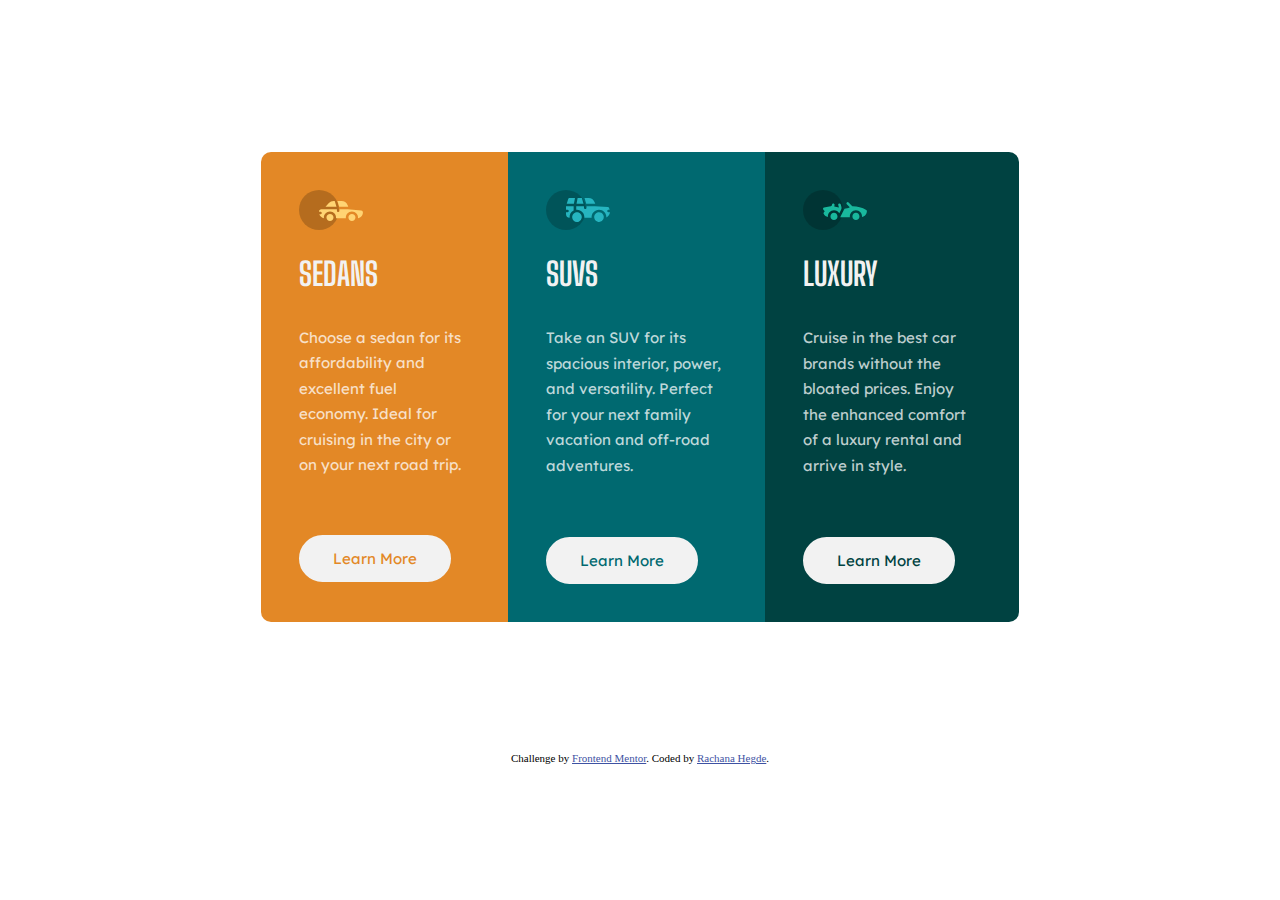
==== index.html @ c2fc502c "Add files via upload" ====
<!DOCTYPE html>
<html lang="en">
<head>
  <meta charset="UTF-8">
  <meta name="viewport" content="width=device-width, initial-scale=1.0"> <!-- displays site properly based on user's device -->

  <link rel="icon" type="image/png" sizes="32x32" href="./images/favicon-32x32.png">
  <link rel="stylesheet" href="css/main.css">
  <link href="https://fonts.googleapis.com/css2?family=Big+Shoulders+Display:wght@700&family=Lexend+Deca&display=swap" rel="stylesheet">
  <title>Frontend Mentor | 3-column preview card component</title>
</head>
<body>
  <div class="cards"> 
    <div class="sedan">
      <img src="images/icon-sedans.svg" alt="Sedan Image">
      <h1> SEDANS </h1>
      <p> Choose a sedan for its affordability and excellent fuel economy. Ideal for cruising in the city or on your next road trip.</p>
      <button> Learn More </button>
    </div>
    
    <div class="suv">
      <img src="images/icon-suvs.svg" alt="SUV Image">
      <h1> SUVS </h1>
      <p> Take an SUV for its spacious interior, power, and versatility. Perfect for your next family vacation and off-road adventures. </p>
      <button> Learn More </button>
    </div>

    <div class="luxury"> 
      <img src="images/icon-luxury.svg" alt="Luxury Car Image">
      <h1> LUXURY </h1>
      <p> Cruise in the best car brands without the bloated prices. Enjoy the enhanced comfort of a luxury rental and arrive in style.</p>
      <button> Learn More </button>
    </div>
  </div>

  <div class="attribution">
    Challenge by <a href="https://www.frontendmentor.io?ref=challenge" target="_blank">Frontend Mentor</a>. 
    Coded by <a href="http://rachanahegde.squarespace.com/">Rachana Hegde</a>.
  </div>
</body>
</html>
---- css/main.css ----
h1 {
    font-family: 'Big Shoulders Display', cursive; 
    color: hsl(0, 0%, 95%);
}

p {
    font-family: 'Lexend Deca', sans-serif;
    font-size: 15px;
    color: hsla(0, 0%, 100%, 0.75);
    line-height: 170%;
    padding: 5% 20% 20% 0%;
}

button {
    font-family: 'Lexend Deca', sans-serif;
    background-color: hsl(0, 0%, 95%);
    text-align: center;
    text-decoration: none;
    padding: 12px 32px;
    font-size: 15px;
    border: solid 2px hsl(0, 0%, 95%);
    border-radius: 30px;
}

.cards {
    display: flex;
    margin: 12% 20% 0% 20%;
}

.sedan {
    padding: 5% 0% 5% 5%;
    background-color: hsl(31, 77%, 52%);
    border-radius: 10px 0px 0px 10px;
}

.sedan button {
    color: hsl(31, 77%, 52%);
}

.sedan button:hover {
    background-color: hsl(31, 77%, 52%);
    color: hsl(0, 0%, 95%);
}

.suv {
    padding: 5% 0% 5% 5%;
    background-color: hsl(184, 100%, 22%);
}

.suv button {
    color: hsl(184, 100%, 22%);
}

.suv button:hover {
    background-color: hsl(184, 100%, 22%);
    color: hsl(0, 0%, 95%);
}

.luxury {
    padding: 5% 0% 5% 5%;
    background-color: hsl(179, 100%, 13%);
    border-radius: 0px 10px 10px 0px;
}

.luxury button {
    color: hsl(179, 100%, 13%);
}

.luxury button:hover {
    background-color: hsl(179, 100%, 13%);
    color: hsl(0, 0%, 95%);
}

.attribution {
    font-size: 11px; 
    text-align: center; 
    margin: 0 auto;
    position: relative;
    top: 130px;
}
.attribution a {
    color: hsl(228, 45%, 44%); 
}

@media all and (max-width: 1200px) {
    .cards {
        margin: 12% 10% 0% 10%;
    }
    
}

@media all and (max-width: 800px) {
    .cards {
        flex-flow: column wrap;
        margin: 12% 30% 0% 30%;
    }
    p {
        padding: 5% 20% 10% 0%;
    }

    .sedan {
        padding: 20% 0% 10% 15%;
        border-radius: 10px 10px 0px 0px;
    }

    .suv {
        padding: 20% 0% 10% 15%;
    }

    .luxury {
        padding: 20% 0% 10% 15%;
        border-radius: 0px 0px 10px 10px;
    }
}

@media all and (max-width: 450px) {
    .cards {
        flex-flow: column wrap;
        margin: 10% 5% 10% 5%;
    }
}
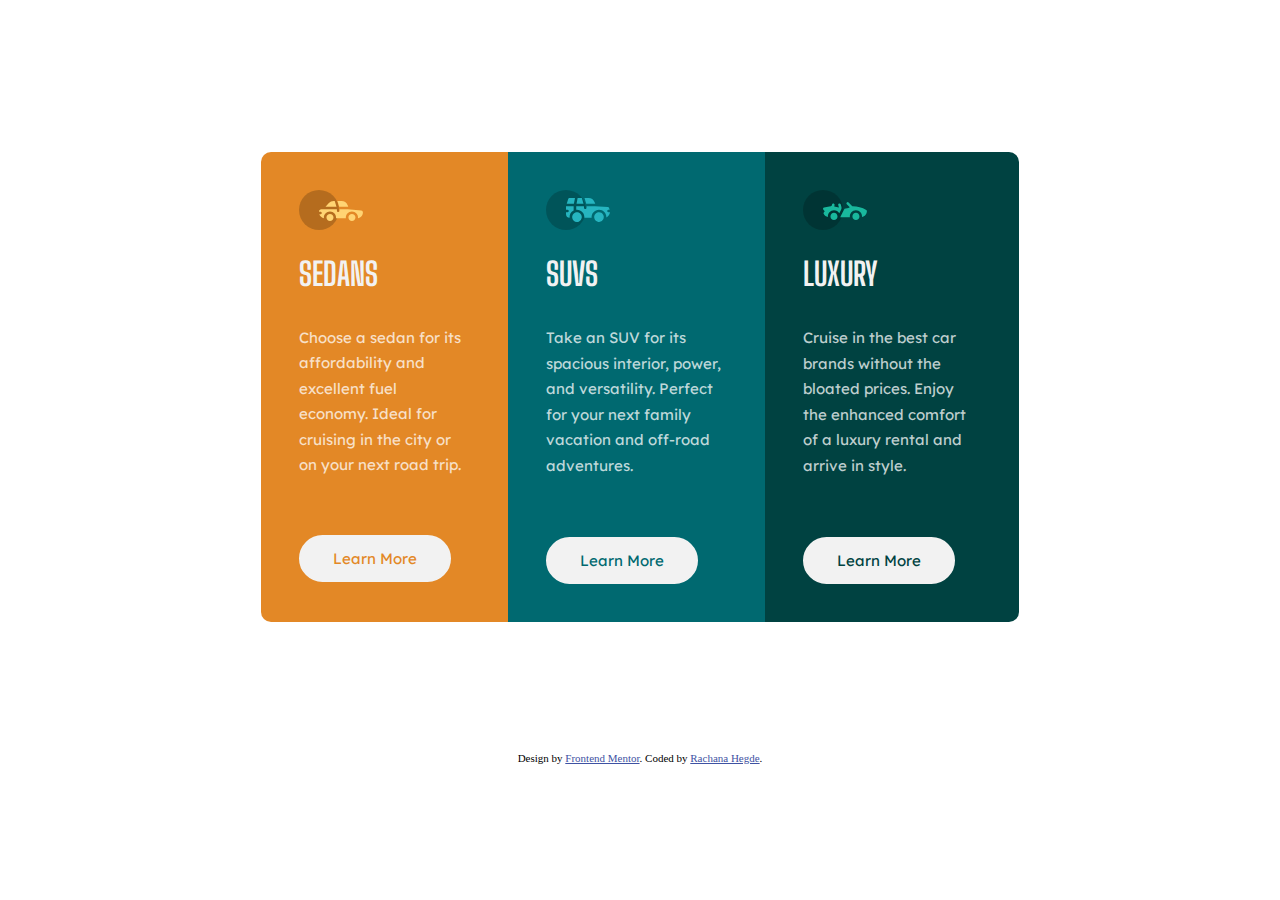
==== commit f41baa07: "Add files via upload" ====
--- a/index.html
+++ b/index.html
@@ -7,7 +7,7 @@
   <link rel="icon" type="image/png" sizes="32x32" href="./images/favicon-32x32.png">
   <link rel="stylesheet" href="css/main.css">
   <link href="https://fonts.googleapis.com/css2?family=Big+Shoulders+Display:wght@700&family=Lexend+Deca&display=swap" rel="stylesheet">
-  <title>Frontend Mentor | 3-column preview card component</title>
+  <title>3-column preview card component</title>
 </head>
 <body>
   <div class="cards"> 
@@ -34,7 +34,7 @@
   </div>
 
   <div class="attribution">
-    Challenge by <a href="https://www.frontendmentor.io?ref=challenge" target="_blank">Frontend Mentor</a>. 
+    Design by <a href="https://www.frontendmentor.io?ref=challenge" target="_blank">Frontend Mentor</a>. 
     Coded by <a href="http://rachanahegde.squarespace.com/">Rachana Hegde</a>.
   </div>
 </body>
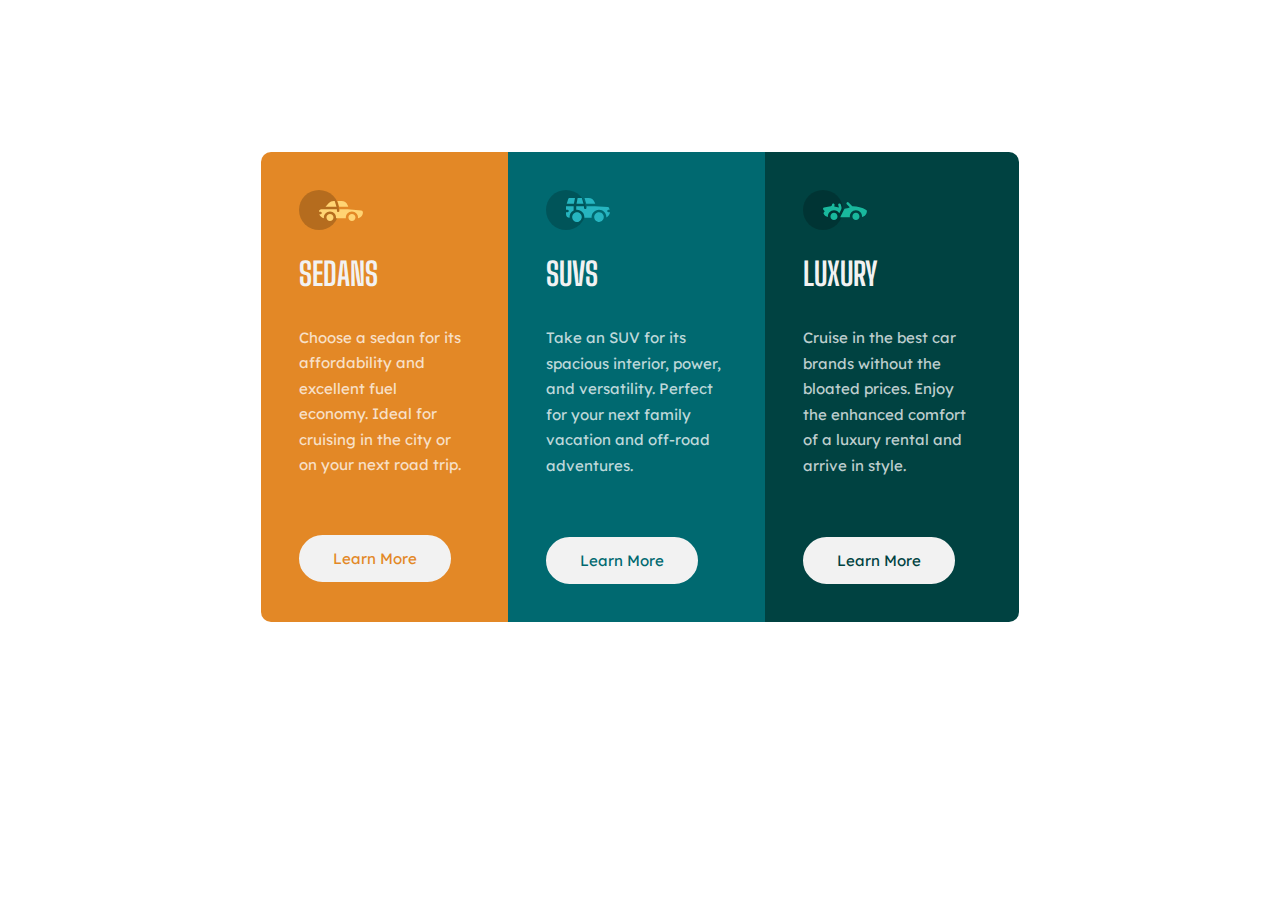
==== commit 3d1ea231: "Add files via upload" ====
--- a/index.html
+++ b/index.html
@@ -1,41 +1,38 @@
 <!DOCTYPE html>
 <html lang="en">
-<head>
-  <meta charset="UTF-8">
-  <meta name="viewport" content="width=device-width, initial-scale=1.0"> <!-- displays site properly based on user's device -->
+  <head>
+    <meta charset="UTF-8">
+    <meta name="viewport" content="width=device-width, initial-scale=1.0"> <!-- displays site properly based on user's device -->
 
-  <link rel="icon" type="image/png" sizes="32x32" href="./images/favicon-32x32.png">
-  <link rel="stylesheet" href="css/main.css">
-  <link href="https://fonts.googleapis.com/css2?family=Big+Shoulders+Display:wght@700&family=Lexend+Deca&display=swap" rel="stylesheet">
-  <title>3-column preview card component</title>
-</head>
-<body>
-  <div class="cards"> 
-    <div class="sedan">
-      <img src="images/icon-sedans.svg" alt="Sedan Image">
-      <h1> SEDANS </h1>
-      <p> Choose a sedan for its affordability and excellent fuel economy. Ideal for cruising in the city or on your next road trip.</p>
-      <button> Learn More </button>
+    <link rel="icon" type="image/png" sizes="32x32" href="./images/favicon-32x32.png">
+    <link rel="stylesheet" href="css/main.css">
+    <link href="https://fonts.googleapis.com/css2?family=Big+Shoulders+Display:wght@700&family=Lexend+Deca&display=swap" rel="stylesheet">
+    <title>3-column preview card component</title>
+  </head>
+  <body>
+    <main> 
+    <div class="cards"> 
+      <div class="sedan">
+        <img src="images/icon-sedans.svg" alt="Sedan Image">
+        <h1> SEDANS </h1>
+        <p> Choose a sedan for its affordability and excellent fuel economy. Ideal for cruising in the city or on your next road trip.</p>
+        <button> Learn More </button>
+      </div>
+      
+      <div class="suv">
+        <img src="images/icon-suvs.svg" alt="SUV Image">
+        <h1> SUVS </h1>
+        <p> Take an SUV for its spacious interior, power, and versatility. Perfect for your next family vacation and off-road adventures. </p>
+        <button> Learn More </button>
+      </div>
+
+      <div class="luxury"> 
+        <img src="images/icon-luxury.svg" alt="Luxury Car Image">
+        <h1> LUXURY </h1>
+        <p> Cruise in the best car brands without the bloated prices. Enjoy the enhanced comfort of a luxury rental and arrive in style.</p>
+        <button> Learn More </button>
+      </div>
     </div>
-    
-    <div class="suv">
-      <img src="images/icon-suvs.svg" alt="SUV Image">
-      <h1> SUVS </h1>
-      <p> Take an SUV for its spacious interior, power, and versatility. Perfect for your next family vacation and off-road adventures. </p>
-      <button> Learn More </button>
-    </div>
-
-    <div class="luxury"> 
-      <img src="images/icon-luxury.svg" alt="Luxury Car Image">
-      <h1> LUXURY </h1>
-      <p> Cruise in the best car brands without the bloated prices. Enjoy the enhanced comfort of a luxury rental and arrive in style.</p>
-      <button> Learn More </button>
-    </div>
-  </div>
-
-  <div class="attribution">
-    Design by <a href="https://www.frontendmentor.io?ref=challenge" target="_blank">Frontend Mentor</a>. 
-    Coded by <a href="http://rachanahegde.squarespace.com/">Rachana Hegde</a>.
-  </div>
-</body>
+    </main>
+  </body>
 </html>--- a/css/main.css
+++ b/css/main.css
@@ -71,15 +71,10 @@
     color: hsl(0, 0%, 95%);
 }
 
-.attribution {
-    font-size: 11px; 
-    text-align: center; 
-    margin: 0 auto;
-    position: relative;
-    top: 130px;
-}
-.attribution a {
-    color: hsl(228, 45%, 44%); 
+@media all and (min-width: 1400px) {
+    .suv p {
+        padding: 5% 20% 30% 0%;
+    }
 }
 
 @media all and (max-width: 1200px) {
